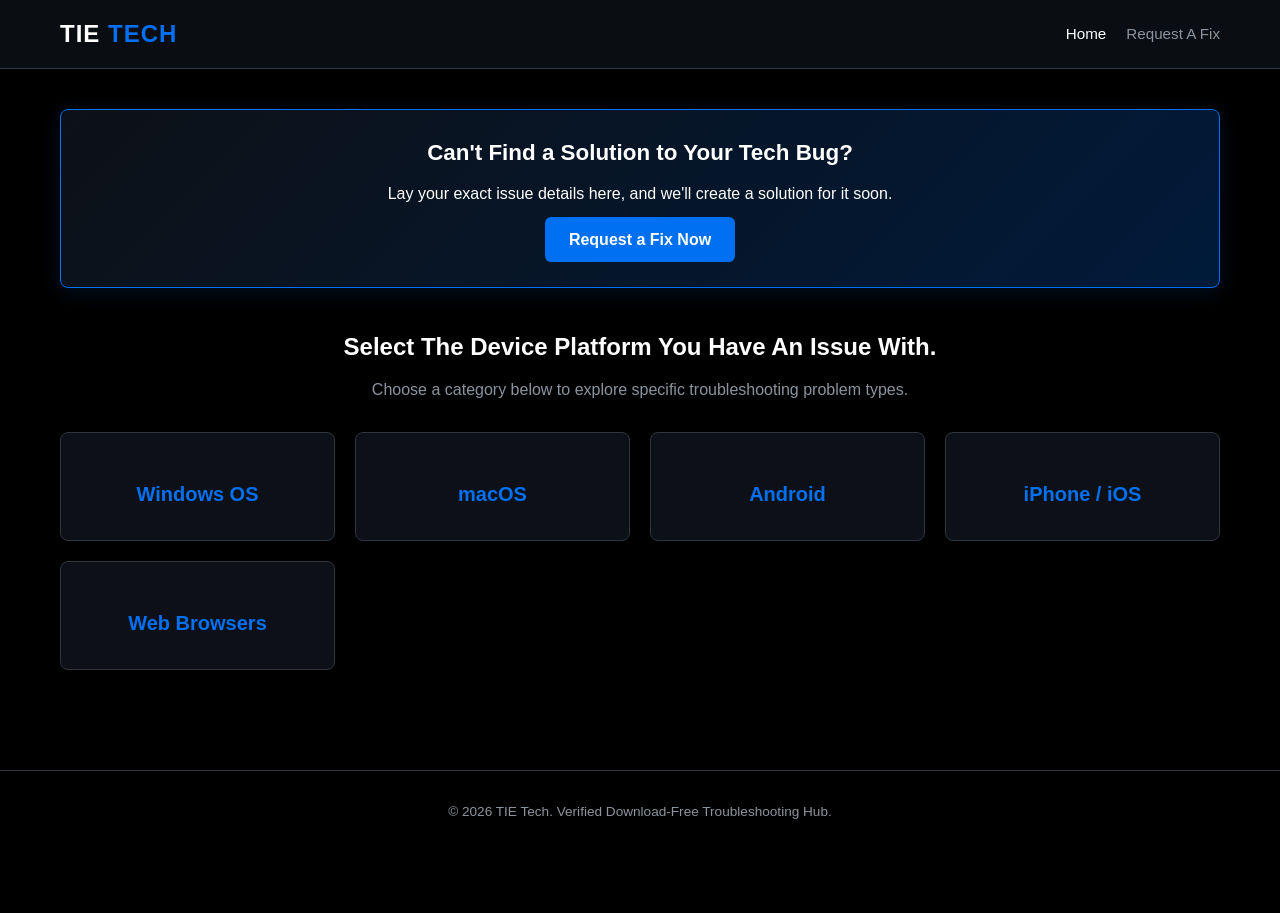
==== index.html @ d72b5062 "first commit" ====
<!DOCTYPE html>
<html lang="en">
<head>
    <meta charset="UTF-8">
    <meta name="viewport" content="width=device-width, initial-scale=1.0">
    <title>TIE Tech | Fast, Safe, Download-Free Software Solutions</title>
    <link rel="stylesheet" href="style.css">
</head>
<body>

    <header>
        <div class="nav-container">
            <div class="logo">TIE<span> Tech</span></div>
            <nav>
                <ul>
                    <li><a href="index.html" class="active">Home</a></li>
                    <li><a href="request.html">Request A Fix</a></li>
                </ul>
            </nav>
        </div>
    </header>

    <main class="container">
        <div class="request-banner">
            <h2>Can't Find a Solution to Your Tech Bug?</h2>
            <p>Lay your exact issue details here, and we'll create a solution for it soon.</p>
            <a href="request.html" class="btn-primary">Request a Fix Now</a>
        </div>

        <section style="margin-top: 40px;">
            <h2 style="text-align: center; margin-bottom: 10px;">Select The Device Platform You Have An Issue With.</h2>
            <p style="text-align: center; color: var(--text-gray); margin-bottom: 30px;">Choose a category below to explore specific troubleshooting problem types.</p>
            
            <div class="category-grid">
                <a href="categories/windows.html" class="category-card">
                    <h3>Windows OS</h3>
                </a>
                <a href="categories/mac.html" class="category-card">
                    <h3>macOS</h3>
                </a>
                <a href="categories/android.html" class="category-card">
                    <h3>Android</h3>
                </a>
                <a href="categories/iphone.html" class="category-card">
                    <h3>iPhone / iOS</h3>
                </a>
                <a href="categories/browsers.html" class="category-card">
                    <h3>Web Browsers</h3>
                </a>
            </div>
        </section>
    </main>

    <footer>
        <p>&copy; 2026 TIE Tech. Verified Download-Free Troubleshooting Hub.</p>
    </footer>

</body>
</html>
---- style.css ----
/* ==========================================================================
   TIE TECH MASTER STYLESHEET (Dark Theme: Black, Blue, White)
   ========================================================================== */

:root {
    --bg-black: #000000;
    --card-bg: #0d1117;
    --accent-blue: #0070f3;
    --accent-blue-hover: #0051b3;
    --text-white: #ffffff;
    --text-gray: #8b949e;
    --border-color: #30363d;
}

* {
    box-sizing: border-box;
    margin: 0;
    padding: 0;
    font-family: -apple-system, BlinkMacSystemFont, "Segoe UI", Roboto, Helvetica, Arial, sans-serif;
}

body {
    background-color: var(--bg-black);
    color: var(--text-white);
    line-height: 1.6;
    padding-bottom: 60px;
}

a {
    color: var(--accent-blue);
    text-decoration: none;
    transition: color 0.2s ease;
}

a:hover {
    color: var(--text-white);
}

/* Header & Navigation */
header {
    background-color: rgba(13, 17, 23, 0.8);
    backdrop-filter: blur(10px);
    border-bottom: 1px solid var(--border-color);
    position: sticky;
    top: 0;
    z-index: 100;
}

.nav-container {
    max-width: 1200px;
    margin: 0 auto;
    display: flex;
    justify-content: space-between;
    align-items: center;
    padding: 15px 20px;
}

.logo {
    font-size: 1.5rem;
    font-weight: 800;
    text-transform: uppercase;
    letter-spacing: 1px;
    color: var(--text-white);
}

.logo span {
    color: var(--accent-blue);
}

nav ul {
    display: flex;
    list-style: none;
    gap: 20px;
}

nav ul li a {
    color: var(--text-gray);
    font-weight: 500;
    font-size: 0.95rem;
}

nav ul li a:hover, nav ul li a.active {
    color: var(--text-white);
}

/* Layout Utilities */
.container {
    max-width: 1200px;
    margin: 0 auto;
    padding: 40px 20px;
}

/* Hero Banner & Request Prompt */
.request-banner {
    background: linear-gradient(135deg, #0d1117 0%, #001a3a 100%);
    border: 1px solid var(--accent-blue);
    border-radius: 8px;
    padding: 25px;
    text-align: center;
    margin-bottom: 40px;
    box-shadow: 0 4px 20px rgba(0, 112, 243, 0.15);
}

.request-banner h2 {
    font-size: 1.4rem;
    margin-bottom: 10px;
}

.btn-primary {
    display: inline-block;
    background-color: var(--accent-blue);
    color: var(--text-white);
    padding: 10px 24px;
    border-radius: 6px;
    font-weight: 600;
    margin-top: 10px;
    border: none;
    cursor: pointer;
    transition: background-color 0.2s ease;
}

.btn-primary:hover {
    background-color: var(--accent-blue-hover);
    color: var(--text-white);
}

/* Category Grid (Homepage) */
.category-grid {
    display: grid;
    grid-template-columns: repeat(auto-fit, minmax(220px, 1fr));
    gap: 20px;
    margin-top: 20px;
}

.category-card {
    background-color: var(--card-bg);
    border: 1px solid var(--border-color);
    border-radius: 8px;
    padding: 30px 20px;
    text-align: center;
    transition: transform 0.2s ease, border-color 0.2s ease;
}

.category-card:hover {
    transform: translateY(-5px);
    border-color: var(--accent-blue);
}

.category-card h3 {
    margin-top: 15px;
    font-size: 1.25rem;
}

/* Search Bar Setup */
.search-box-container {
    margin-bottom: 30px;
}

.search-input {
    width: 100%;
    padding: 14px 20px;
    background-color: var(--card-bg);
    border: 1px solid var(--border-color);
    border-radius: 8px;
    color: var(--text-white);
    font-size: 1rem;
    transition: border-color 0.2s ease;
}

.search-input:focus {
    outline: none;
    border-color: var(--accent-blue);
}

/* Problem Groups (Inside Category Pages) */
.problem-groups-container {
    display: flex;
    flex-direction: column;
    gap: 20px;
}

.problem-card {
    background-color: var(--card-bg);
    border: 1px solid var(--border-color);
    border-radius: 8px;
    padding: 20px;
}

.problem-card h3 {
    color: var(--accent-blue);
    margin-bottom: 12px;
    font-size: 1.2rem;
    border-bottom: 1px solid var(--border-color);
    padding-bottom: 8px;
}

.article-links-list {
    list-style: none;
    display: flex;
    flex-direction: column;
    gap: 10px;
}

.article-links-list li a {
    display: flex;
    justify-content: space-between;
    align-items: center;
    color: var(--text-white);
    padding: 6px 0;
}

.article-links-list li a:hover {
    color: var(--accent-blue);
}

/* Request Form Styling */
.form-card {
    background-color: var(--card-bg);
    border: 1px solid var(--border-color);
    border-radius: 8px;
    padding: 30px;
    max-width: 600px;
    margin: 0 auto;
}

.form-group {
    margin-bottom: 20px;
}

.form-group label {
    display: block;
    margin-bottom: 8px;
    font-size: 0.95rem;
    color: var(--text-gray);
}

.form-control {
    width: 100%;
    padding: 12px;
    background-color: var(--bg-black);
    border: 1px solid var(--border-color);
    border-radius: 6px;
    color: var(--text-white);
    font-size: 1rem;
}

.form-control:focus {
    outline: none;
    border-color: var(--accent-blue);
}

/* Footer styling */
footer {
    text-align: center;
    padding: 30px;
    color: var(--text-gray);
    font-size: 0.85rem;
    border-top: 1px solid var(--border-color);
    margin-top: 60px;
}

/* Mobile Responsiveness Rules */
@media (max-width: 768px) {
    .nav-container {
        flex-direction: column;
        gap: 15px;
    }
    .container {
        padding: 20px 15px;
    }
    .request-banner h2 {
        font-size: 1.2rem;
    }
}
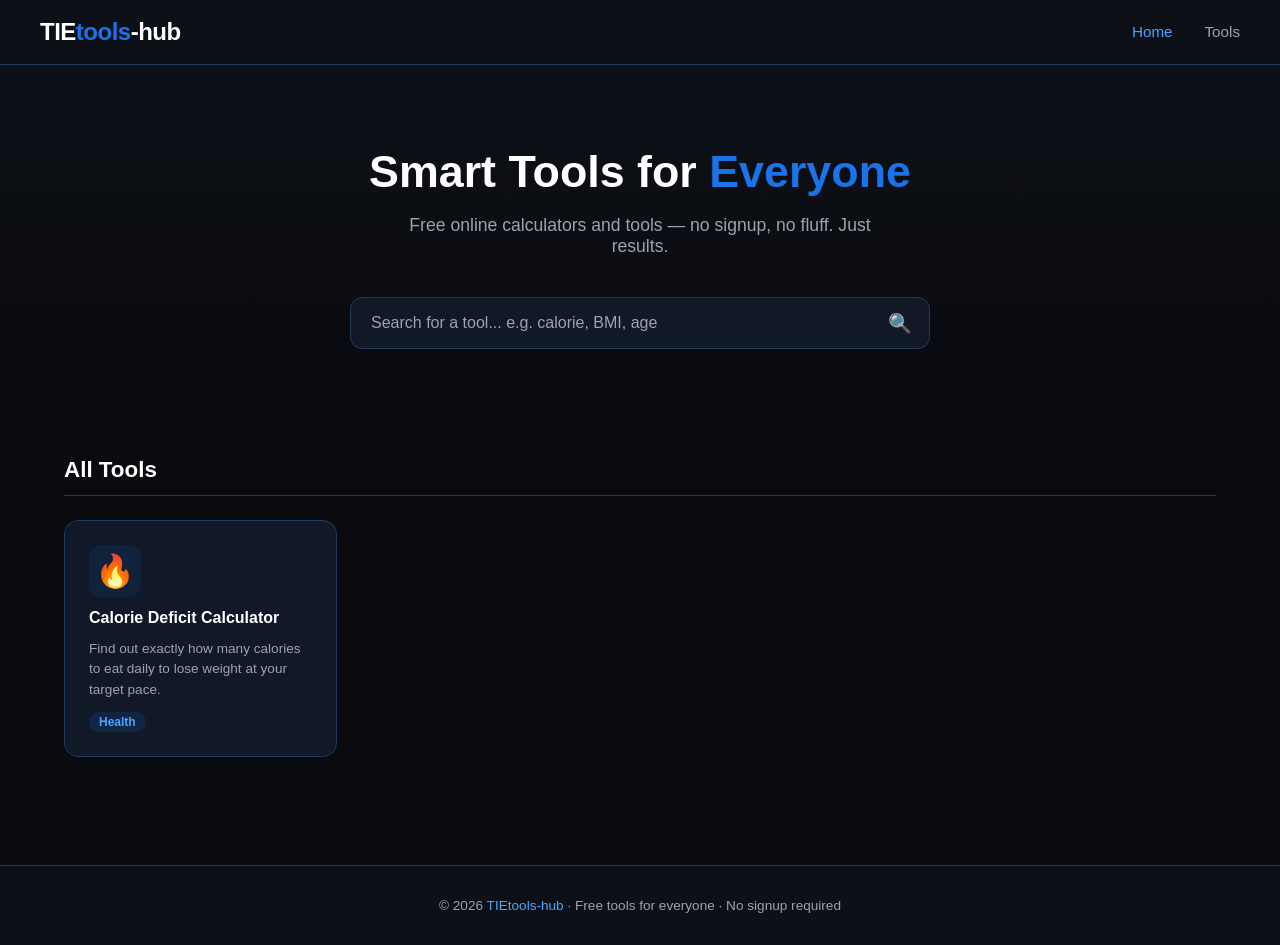
==== commit 3028acee: "new website" ====
--- a/index.html
+++ b/index.html
@@ -1,59 +1,123 @@
 <!DOCTYPE html>
 <html lang="en">
 <head>
-    <meta charset="UTF-8">
-    <meta name="viewport" content="width=device-width, initial-scale=1.0">
-    <title>TIE Tech | Fast, Safe, Download-Free Software Solutions</title>
-    <link rel="stylesheet" href="style.css">
+  <!-- Google tag (gtag.js) -->
+  <meta charset="UTF-8" />
+  <!-- Google tag (gtag.js) -->
+<script async src="https://www.googletagmanager.com/gtag/js?id=G-N5N7JCWKTF"></script>
+<script>
+  window.dataLayer = window.dataLayer || [];
+  function gtag(){dataLayer.push(arguments);}
+  gtag('js', new Date());
+
+  gtag('config', 'G-N5N7JCWKTF');
+</script>
+  <meta name="viewport" content="width=device-width, initial-scale=1.0" />
+  <title>TIEtools-hub | Free Online Tools & Calculators</title>
+  <meta name="description" content="TIEtools-hub offers free online calculators and tools for everyone. Health, finance, math, and more — fast, simple, no signup required." />
+  <meta name="keywords" content="free online tools, calculators, unit converters, calorie calculator, TIEtools-hub" />
+  <meta name="author" content="TIEtools-hub" />
+
+  <!-- Open Graph (for sharing on social media) -->
+  <meta property="og:title" content="TIEtools-hub | Free Online Tools & Calculators" />
+  <meta property="og:description" content="Fast, free, and simple online tools for everyone. No signup, no fluff." />
+  <meta property="og:type" content="website" />
+
+  <link rel="stylesheet" href="style.css" />
 </head>
 <body>
 
-    <header>
-        <div class="nav-container">
-            <div class="logo">TIE<span> Tech</span></div>
-            <nav>
-                <ul>
-                    <li><a href="index.html" class="active">Home</a></li>
-                    <li><a href="request.html">Request A Fix</a></li>
-                </ul>
-            </nav>
-        </div>
-    </header>
+  <!-- HEADER -->
+  <header>
+    <div class="nav-container">
+      <div class="logo">TIE<span>tools</span>-hub</div>
+      <nav>
+        <ul>
+          <li><a href="index.html" class="active">Home</a></li>
+          <li><a href="#tools">Tools</a></li>
+        </ul>
+      </nav>
+    </div>
+  </header>
 
-    <main class="container">
-        <div class="request-banner">
-            <h2>Can't Find a Solution to Your Tech Bug?</h2>
-            <p>Lay your exact issue details here, and we'll create a solution for it soon.</p>
-            <a href="request.html" class="btn-primary">Request a Fix Now</a>
-        </div>
+  <!-- HERO -->
+  <section class="hero">
+    <h1>Smart Tools for <span>Everyone</span></h1>
+    <p>Free online calculators and tools — no signup, no fluff. Just results.</p>
+    <div class="search-container">
+      <input
+        type="text"
+        id="searchInput"
+        placeholder="Search for a tool... e.g. calorie, BMI, age"
+      />
+      <span class="search-icon">🔍</span>
+    </div>
+  </section>
 
-        <section style="margin-top: 40px;">
-            <h2 style="text-align: center; margin-bottom: 10px;">Select The Device Platform You Have An Issue With.</h2>
-            <p style="text-align: center; color: var(--text-gray); margin-bottom: 30px;">Choose a category below to explore specific troubleshooting problem types.</p>
-            
-            <div class="category-grid">
-                <a href="categories/windows.html" class="category-card">
-                    <h3>Windows OS</h3>
-                </a>
-                <a href="categories/mac.html" class="category-card">
-                    <h3>macOS</h3>
-                </a>
-                <a href="categories/android.html" class="category-card">
-                    <h3>Android</h3>
-                </a>
-                <a href="categories/iphone.html" class="category-card">
-                    <h3>iPhone / iOS</h3>
-                </a>
-                <a href="categories/browsers.html" class="category-card">
-                    <h3>Web Browsers</h3>
-                </a>
-            </div>
-        </section>
-    </main>
+  <!-- TOOLS SECTION -->
+  <section class="tools-section" id="tools">
+    <h2 class="section-title">All Tools</h2>
 
-    <footer>
-        <p>&copy; 2026 TIE Tech. Verified Download-Free Troubleshooting Hub.</p>
-    </footer>
+    <div class="tools-grid" id="toolsGrid">
+
+      <!-- TOOL CARD 1 -->
+      <a href="tools/calorie-deficit-calculator.html" class="tool-card">
+        <div class="tool-icon">🔥</div>
+        <h3>Calorie Deficit Calculator</h3>
+        <p>Find out exactly how many calories to eat daily to lose weight at your target pace.</p>
+        <span class="tool-tag">Health</span>
+      </a>
+
+      <!-- ADD MORE TOOL CARDS HERE LATER -->
+
+    </div>
+
+    <!-- No results message -->
+    <div class="no-results" id="noResults">
+      <p>😕 No tools found for "<span id="searchTerm"></span>"</p>
+      <p>Try searching something else like "calorie" or "BMI"</p>
+    </div>
+
+  </section>
+
+  <!-- FOOTER -->
+  <footer>
+    <p>© 2026 <span>TIEtools-hub</span> · Free tools for everyone · No signup required</p>
+  </footer>
+
+  <script>
+    // ===== SEARCH FUNCTIONALITY =====
+    const searchInput = document.getElementById('searchInput');
+    const toolsGrid = document.getElementById('toolsGrid');
+    const noResults = document.getElementById('noResults');
+    const searchTermSpan = document.getElementById('searchTerm');
+    const toolCards = document.querySelectorAll('.tool-card');
+
+    searchInput.addEventListener('input', function () {
+      const query = this.value.toLowerCase().trim();
+      let visibleCount = 0;
+
+      toolCards.forEach(card => {
+        const title = card.querySelector('h3').textContent.toLowerCase();
+        const desc = card.querySelector('p').textContent.toLowerCase();
+        const tag = card.querySelector('.tool-tag').textContent.toLowerCase();
+
+        if (title.includes(query) || desc.includes(query) || tag.includes(query)) {
+          card.style.display = 'flex';
+          visibleCount++;
+        } else {
+          card.style.display = 'none';
+        }
+      });
+
+      if (visibleCount === 0 && query !== '') {
+        noResults.style.display = 'block';
+        searchTermSpan.textContent = this.value;
+      } else {
+        noResults.style.display = 'none';
+      }
+    });
+  </script>
 
 </body>
 </html>
--- a/style.css
+++ b/style.css
@@ -1,274 +1,549 @@
-/* ==========================================================================
-   TIE TECH MASTER STYLESHEET (Dark Theme: Black, Blue, White)
-   ========================================================================== */
+/* ===== RESET & BASE ===== */
+* {
+  margin: 0;
+  padding: 0;
+  box-sizing: border-box;
+}
 
 :root {
-    --bg-black: #000000;
-    --card-bg: #0d1117;
-    --accent-blue: #0070f3;
-    --accent-blue-hover: #0051b3;
-    --text-white: #ffffff;
-    --text-gray: #8b949e;
-    --border-color: #30363d;
-}
-
-* {
-    box-sizing: border-box;
-    margin: 0;
-    padding: 0;
-    font-family: -apple-system, BlinkMacSystemFont, "Segoe UI", Roboto, Helvetica, Arial, sans-serif;
+  --primary: #1a73e8;
+  --primary-dark: #1557b0;
+  --primary-light: #4da3ff;
+  --bg-dark: #0a0a0f;
+  --bg-card: #111827;
+  --bg-card-hover: #1a2235;
+  --border: #1e3a5f;
+  --text-white: #ffffff;
+  --text-gray: #9ca3af;
+  --text-light: #e5e7eb;
+  --accent: #3b82f6;
+  --success: #10b981;
 }
 
 body {
-    background-color: var(--bg-black);
-    color: var(--text-white);
-    line-height: 1.6;
-    padding-bottom: 60px;
+  font-family: 'Segoe UI', Tahoma, Geneva, Verdana, sans-serif;
+  background-color: var(--bg-dark);
+  color: var(--text-white);
+  min-height: 100vh;
 }
 
 a {
-    color: var(--accent-blue);
-    text-decoration: none;
-    transition: color 0.2s ease;
-}
-
-a:hover {
-    color: var(--text-white);
-}
-
-/* Header & Navigation */
+  text-decoration: none;
+  color: inherit;
+}
+
+/* ===== HEADER / NAV ===== */
 header {
-    background-color: rgba(13, 17, 23, 0.8);
-    backdrop-filter: blur(10px);
-    border-bottom: 1px solid var(--border-color);
-    position: sticky;
-    top: 0;
-    z-index: 100;
+  background-color: #0d1117;
+  border-bottom: 1px solid var(--border);
+  padding: 0 24px;
+  position: sticky;
+  top: 0;
+  z-index: 100;
 }
 
 .nav-container {
-    max-width: 1200px;
-    margin: 0 auto;
-    display: flex;
-    justify-content: space-between;
-    align-items: center;
-    padding: 15px 20px;
+  max-width: 1200px;
+  margin: 0 auto;
+  display: flex;
+  align-items: center;
+  justify-content: space-between;
+  height: 64px;
 }
 
 .logo {
-    font-size: 1.5rem;
-    font-weight: 800;
-    text-transform: uppercase;
-    letter-spacing: 1px;
-    color: var(--text-white);
+  font-size: 1.5rem;
+  font-weight: 800;
+  color: var(--text-white);
+  letter-spacing: -0.5px;
 }
 
 .logo span {
-    color: var(--accent-blue);
+  color: var(--primary);
 }
 
 nav ul {
-    display: flex;
-    list-style: none;
+  list-style: none;
+  display: flex;
+  gap: 32px;
+}
+
+nav ul li a {
+  color: var(--text-gray);
+  font-size: 0.95rem;
+  font-weight: 500;
+  transition: color 0.2s;
+}
+
+nav ul li a:hover,
+nav ul li a.active {
+  color: var(--primary-light);
+}
+
+/* ===== HERO ===== */
+.hero {
+  text-align: center;
+  padding: 80px 24px 60px;
+  background: linear-gradient(180deg, #0d1117 0%, var(--bg-dark) 100%);
+}
+
+.hero h1 {
+  font-size: 2.8rem;
+  font-weight: 800;
+  color: var(--text-white);
+  margin-bottom: 16px;
+  line-height: 1.2;
+}
+
+.hero h1 span {
+  color: var(--primary);
+}
+
+.hero p {
+  font-size: 1.1rem;
+  color: var(--text-gray);
+  max-width: 500px;
+  margin: 0 auto 40px;
+}
+
+/* ===== SEARCH ===== */
+.search-container {
+  max-width: 580px;
+  margin: 0 auto;
+  position: relative;
+}
+
+.search-container input {
+  width: 100%;
+  padding: 16px 56px 16px 20px;
+  background: var(--bg-card);
+  border: 1.5px solid var(--border);
+  border-radius: 12px;
+  color: var(--text-white);
+  font-size: 1rem;
+  outline: none;
+  transition: border-color 0.2s, box-shadow 0.2s;
+}
+
+.search-container input::placeholder {
+  color: var(--text-gray);
+}
+
+.search-container input:focus {
+  border-color: var(--primary);
+  box-shadow: 0 0 0 3px rgba(26, 115, 232, 0.15);
+}
+
+.search-icon {
+  position: absolute;
+  right: 18px;
+  top: 50%;
+  transform: translateY(-50%);
+  color: var(--text-gray);
+  font-size: 1.2rem;
+  pointer-events: none;
+}
+
+/* ===== TOOLS GRID SECTION ===== */
+.tools-section {
+  max-width: 1200px;
+  margin: 0 auto;
+  padding: 48px 24px;
+}
+
+.section-title {
+  font-size: 1.4rem;
+  font-weight: 700;
+  color: var(--text-white);
+  margin-bottom: 24px;
+  padding-bottom: 12px;
+  border-bottom: 1px solid var(--border);
+}
+
+.tools-grid {
+  display: grid;
+  grid-template-columns: repeat(auto-fill, minmax(260px, 1fr));
+  gap: 20px;
+}
+
+/* ===== TOOL CARD ===== */
+.tool-card {
+  background: var(--bg-card);
+  border: 1px solid var(--border);
+  border-radius: 14px;
+  padding: 24px;
+  cursor: pointer;
+  transition: transform 0.2s, border-color 0.2s, background 0.2s;
+  display: flex;
+  flex-direction: column;
+  gap: 12px;
+}
+
+.tool-card:hover {
+  transform: translateY(-4px);
+  border-color: var(--primary);
+  background: var(--bg-card-hover);
+}
+
+.tool-icon {
+  font-size: 2rem;
+  width: 52px;
+  height: 52px;
+  background: rgba(26, 115, 232, 0.1);
+  border-radius: 12px;
+  display: flex;
+  align-items: center;
+  justify-content: center;
+}
+
+.tool-card h3 {
+  font-size: 1rem;
+  font-weight: 700;
+  color: var(--text-white);
+}
+
+.tool-card p {
+  font-size: 0.85rem;
+  color: var(--text-gray);
+  line-height: 1.5;
+}
+
+.tool-tag {
+  display: inline-block;
+  padding: 3px 10px;
+  background: rgba(26, 115, 232, 0.15);
+  color: var(--primary-light);
+  border-radius: 20px;
+  font-size: 0.75rem;
+  font-weight: 600;
+  width: fit-content;
+}
+
+/* ===== NO RESULTS ===== */
+.no-results {
+  text-align: center;
+  padding: 60px 24px;
+  color: var(--text-gray);
+  display: none;
+}
+
+.no-results p {
+  font-size: 1rem;
+  margin-top: 12px;
+}
+
+/* ===== FOOTER ===== */
+footer {
+  background: #0d1117;
+  border-top: 1px solid var(--border);
+  text-align: center;
+  padding: 32px 24px;
+  color: var(--text-gray);
+  font-size: 0.85rem;
+  margin-top: 60px;
+}
+
+footer span {
+  color: var(--primary-light);
+}
+
+/* ===== TOOL PAGE LAYOUT ===== */
+.tool-page-wrapper {
+  max-width: 780px;
+  margin: 48px auto;
+  padding: 0 24px;
+}
+
+.breadcrumb {
+  font-size: 0.85rem;
+  color: var(--text-gray);
+  margin-bottom: 24px;
+}
+
+.breadcrumb a {
+  color: var(--primary-light);
+  transition: color 0.2s;
+}
+
+.breadcrumb a:hover {
+  color: var(--text-white);
+}
+
+.breadcrumb span {
+  margin: 0 8px;
+}
+
+.tool-header {
+  margin-bottom: 32px;
+}
+
+.tool-header h1 {
+  font-size: 2rem;
+  font-weight: 800;
+  color: var(--text-white);
+  margin-bottom: 8px;
+}
+
+.tool-header p {
+  color: var(--text-gray);
+  font-size: 1rem;
+  line-height: 1.6;
+}
+
+/* ===== CALCULATOR CARD ===== */
+.calc-card {
+  background: var(--bg-card);
+  border: 1px solid var(--border);
+  border-radius: 16px;
+  padding: 32px;
+  margin-bottom: 32px;
+}
+
+.form-group {
+  margin-bottom: 20px;
+}
+
+.form-group label {
+  display: block;
+  font-size: 0.9rem;
+  font-weight: 600;
+  color: var(--text-light);
+  margin-bottom: 8px;
+}
+
+.form-group input,
+.form-group select {
+  width: 100%;
+  padding: 12px 16px;
+  background: var(--bg-dark);
+  border: 1.5px solid var(--border);
+  border-radius: 10px;
+  color: var(--text-white);
+  font-size: 1rem;
+  outline: none;
+  transition: border-color 0.2s, box-shadow 0.2s;
+}
+
+.form-group input:focus,
+.form-group select:focus {
+  border-color: var(--primary);
+  box-shadow: 0 0 0 3px rgba(26, 115, 232, 0.15);
+}
+
+.form-group select option {
+  background: var(--bg-card);
+}
+
+.radio-group {
+  display: flex;
+  gap: 12px;
+  flex-wrap: wrap;
+}
+
+.radio-option {
+  flex: 1;
+  min-width: 100px;
+}
+
+.radio-option input[type="radio"] {
+  display: none;
+}
+
+.radio-option label {
+  display: flex;
+  align-items: center;
+  justify-content: center;
+  padding: 10px 16px;
+  background: var(--bg-dark);
+  border: 1.5px solid var(--border);
+  border-radius: 10px;
+  cursor: pointer;
+  font-size: 0.9rem;
+  font-weight: 600;
+  color: var(--text-gray);
+  transition: all 0.2s;
+  text-align: center;
+}
+
+.radio-option input[type="radio"]:checked + label {
+  border-color: var(--primary);
+  background: rgba(26, 115, 232, 0.15);
+  color: var(--primary-light);
+}
+
+.calc-btn {
+  width: 100%;
+  padding: 14px;
+  background: var(--primary);
+  color: white;
+  border: none;
+  border-radius: 10px;
+  font-size: 1rem;
+  font-weight: 700;
+  cursor: pointer;
+  transition: background 0.2s, transform 0.1s;
+  margin-top: 8px;
+}
+
+.calc-btn:hover {
+  background: var(--primary-dark);
+}
+
+.calc-btn:active {
+  transform: scale(0.98);
+}
+
+/* ===== RESULTS ===== */
+.results-card {
+  background: var(--bg-card);
+  border: 1px solid var(--primary);
+  border-radius: 16px;
+  padding: 32px;
+  margin-bottom: 32px;
+  display: none;
+}
+
+.results-card.visible {
+  display: block;
+}
+
+.results-title {
+  font-size: 1.1rem;
+  font-weight: 700;
+  color: var(--text-white);
+  margin-bottom: 24px;
+  padding-bottom: 12px;
+  border-bottom: 1px solid var(--border);
+}
+
+.result-grid {
+  display: grid;
+  grid-template-columns: repeat(auto-fit, minmax(160px, 1fr));
+  gap: 16px;
+  margin-bottom: 24px;
+}
+
+.result-item {
+  background: var(--bg-dark);
+  border-radius: 12px;
+  padding: 16px;
+  text-align: center;
+}
+
+.result-item .result-value {
+  font-size: 1.6rem;
+  font-weight: 800;
+  color: var(--primary-light);
+  display: block;
+  margin-bottom: 4px;
+}
+
+.result-item .result-label {
+  font-size: 0.8rem;
+  color: var(--text-gray);
+  font-weight: 500;
+}
+
+.result-highlight {
+  background: rgba(26, 115, 232, 0.1);
+  border: 1px solid var(--border);
+  border-radius: 12px;
+  padding: 20px;
+  text-align: center;
+  margin-bottom: 16px;
+}
+
+.result-highlight .big-number {
+  font-size: 2.4rem;
+  font-weight: 900;
+  color: var(--primary-light);
+  display: block;
+}
+
+.result-highlight .big-label {
+  font-size: 0.9rem;
+  color: var(--text-gray);
+  margin-top: 4px;
+}
+
+.result-tip {
+  background: rgba(16, 185, 129, 0.08);
+  border: 1px solid rgba(16, 185, 129, 0.2);
+  border-radius: 10px;
+  padding: 14px 18px;
+  font-size: 0.88rem;
+  color: #6ee7b7;
+  line-height: 1.5;
+}
+
+/* ===== INFO SECTION ===== */
+.info-section {
+  background: var(--bg-card);
+  border: 1px solid var(--border);
+  border-radius: 16px;
+  padding: 32px;
+  margin-bottom: 32px;
+}
+
+.info-section h2 {
+  font-size: 1.3rem;
+  font-weight: 700;
+  color: var(--text-white);
+  margin-bottom: 16px;
+}
+
+.info-section p {
+  color: var(--text-gray);
+  font-size: 0.92rem;
+  line-height: 1.7;
+  margin-bottom: 12px;
+}
+
+.info-section h3 {
+  font-size: 1rem;
+  font-weight: 700;
+  color: var(--text-light);
+  margin: 20px 0 8px;
+}
+
+/* ===== RESPONSIVE ===== */
+@media (max-width: 768px) {
+  .hero h1 {
+    font-size: 2rem;
+  }
+
+  .nav-container {
+    flex-direction: column;
+    height: auto;
+    padding: 16px 0;
+    gap: 12px;
+  }
+
+  nav ul {
     gap: 20px;
-}
-
-nav ul li a {
-    color: var(--text-gray);
-    font-weight: 500;
-    font-size: 0.95rem;
-}
-
-nav ul li a:hover, nav ul li a.active {
-    color: var(--text-white);
-}
-
-/* Layout Utilities */
-.container {
-    max-width: 1200px;
-    margin: 0 auto;
-    padding: 40px 20px;
-}
-
-/* Hero Banner & Request Prompt */
-.request-banner {
-    background: linear-gradient(135deg, #0d1117 0%, #001a3a 100%);
-    border: 1px solid var(--accent-blue);
-    border-radius: 8px;
-    padding: 25px;
-    text-align: center;
-    margin-bottom: 40px;
-    box-shadow: 0 4px 20px rgba(0, 112, 243, 0.15);
-}
-
-.request-banner h2 {
-    font-size: 1.4rem;
-    margin-bottom: 10px;
-}
-
-.btn-primary {
-    display: inline-block;
-    background-color: var(--accent-blue);
-    color: var(--text-white);
-    padding: 10px 24px;
-    border-radius: 6px;
-    font-weight: 600;
-    margin-top: 10px;
-    border: none;
-    cursor: pointer;
-    transition: background-color 0.2s ease;
-}
-
-.btn-primary:hover {
-    background-color: var(--accent-blue-hover);
-    color: var(--text-white);
-}
-
-/* Category Grid (Homepage) */
-.category-grid {
-    display: grid;
-    grid-template-columns: repeat(auto-fit, minmax(220px, 1fr));
-    gap: 20px;
-    margin-top: 20px;
-}
-
-.category-card {
-    background-color: var(--card-bg);
-    border: 1px solid var(--border-color);
-    border-radius: 8px;
-    padding: 30px 20px;
-    text-align: center;
-    transition: transform 0.2s ease, border-color 0.2s ease;
-}
-
-.category-card:hover {
-    transform: translateY(-5px);
-    border-color: var(--accent-blue);
-}
-
-.category-card h3 {
-    margin-top: 15px;
-    font-size: 1.25rem;
-}
-
-/* Search Bar Setup */
-.search-box-container {
-    margin-bottom: 30px;
-}
-
-.search-input {
-    width: 100%;
-    padding: 14px 20px;
-    background-color: var(--card-bg);
-    border: 1px solid var(--border-color);
-    border-radius: 8px;
-    color: var(--text-white);
-    font-size: 1rem;
-    transition: border-color 0.2s ease;
-}
-
-.search-input:focus {
-    outline: none;
-    border-color: var(--accent-blue);
-}
-
-/* Problem Groups (Inside Category Pages) */
-.problem-groups-container {
-    display: flex;
-    flex-direction: column;
-    gap: 20px;
-}
-
-.problem-card {
-    background-color: var(--card-bg);
-    border: 1px solid var(--border-color);
-    border-radius: 8px;
+  }
+
+  .calc-card,
+  .results-card,
+  .info-section {
     padding: 20px;
-}
-
-.problem-card h3 {
-    color: var(--accent-blue);
-    margin-bottom: 12px;
-    font-size: 1.2rem;
-    border-bottom: 1px solid var(--border-color);
-    padding-bottom: 8px;
-}
-
-.article-links-list {
-    list-style: none;
-    display: flex;
-    flex-direction: column;
-    gap: 10px;
-}
-
-.article-links-list li a {
-    display: flex;
-    justify-content: space-between;
-    align-items: center;
-    color: var(--text-white);
-    padding: 6px 0;
-}
-
-.article-links-list li a:hover {
-    color: var(--accent-blue);
-}
-
-/* Request Form Styling */
-.form-card {
-    background-color: var(--card-bg);
-    border: 1px solid var(--border-color);
-    border-radius: 8px;
-    padding: 30px;
-    max-width: 600px;
-    margin: 0 auto;
-}
-
-.form-group {
-    margin-bottom: 20px;
-}
-
-.form-group label {
-    display: block;
-    margin-bottom: 8px;
-    font-size: 0.95rem;
-    color: var(--text-gray);
-}
-
-.form-control {
-    width: 100%;
-    padding: 12px;
-    background-color: var(--bg-black);
-    border: 1px solid var(--border-color);
-    border-radius: 6px;
-    color: var(--text-white);
-    font-size: 1rem;
-}
-
-.form-control:focus {
-    outline: none;
-    border-color: var(--accent-blue);
-}
-
-/* Footer styling */
-footer {
-    text-align: center;
-    padding: 30px;
-    color: var(--text-gray);
-    font-size: 0.85rem;
-    border-top: 1px solid var(--border-color);
-    margin-top: 60px;
-}
-
-/* Mobile Responsiveness Rules */
-@media (max-width: 768px) {
-    .nav-container {
-        flex-direction: column;
-        gap: 15px;
-    }
-    .container {
-        padding: 20px 15px;
-    }
-    .request-banner h2 {
-        font-size: 1.2rem;
-    }
+  }
+
+  .result-grid {
+    grid-template-columns: repeat(2, 1fr);
+  }
+}
+
+@media (max-width: 480px) {
+  .hero h1 {
+    font-size: 1.6rem;
+  }
+
+  .tools-grid {
+    grid-template-columns: 1fr;
+  }
+
+  .result-grid {
+    grid-template-columns: 1fr 1fr;
+  }
 }
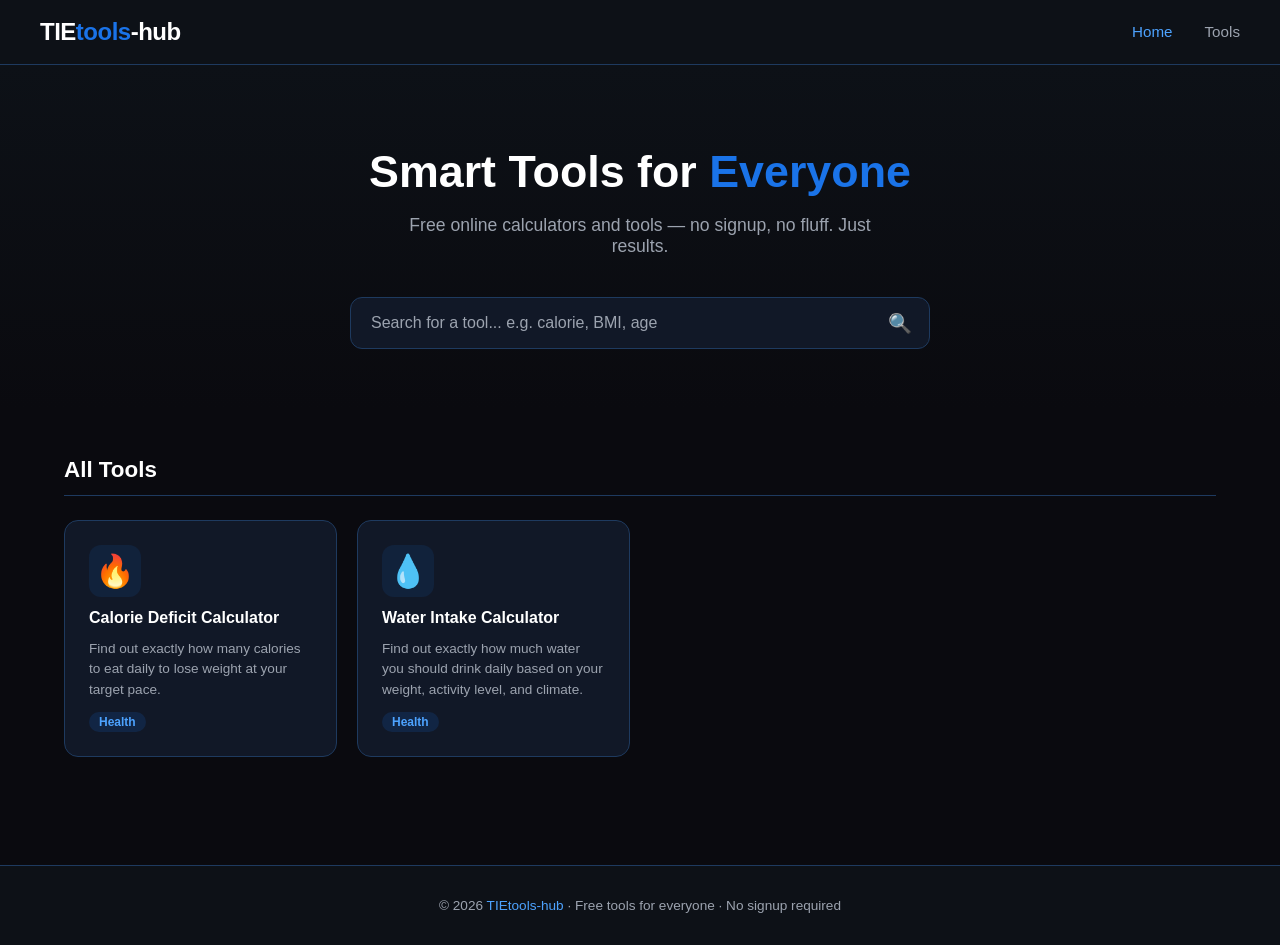
==== commit e7683e50: "new tool" ====
--- a/index.html
+++ b/index.html
@@ -1,6 +1,8 @@
 <!DOCTYPE html>
 <html lang="en">
 <head>
+  <script async src="https://pagead2.googlesyndication.com/pagead/js/adsbygoogle.js?client=ca-pub-1051288456257067"
+     crossorigin="anonymous"></script>
   <!-- Google tag (gtag.js) -->
   <meta charset="UTF-8" />
   <!-- Google tag (gtag.js) -->
@@ -68,6 +70,13 @@
         <span class="tool-tag">Health</span>
       </a>
 
+      <!-- TOOL CARD 2 -->
+<a href="tools/water-intake-calculator.html" class="tool-card">
+  <div class="tool-icon">💧</div>
+  <h3>Water Intake Calculator</h3>
+  <p>Find out exactly how much water you should drink daily based on your weight, activity level, and climate.</p>
+  <span class="tool-tag">Health</span>
+</a>
       <!-- ADD MORE TOOL CARDS HERE LATER -->
 
     </div>
